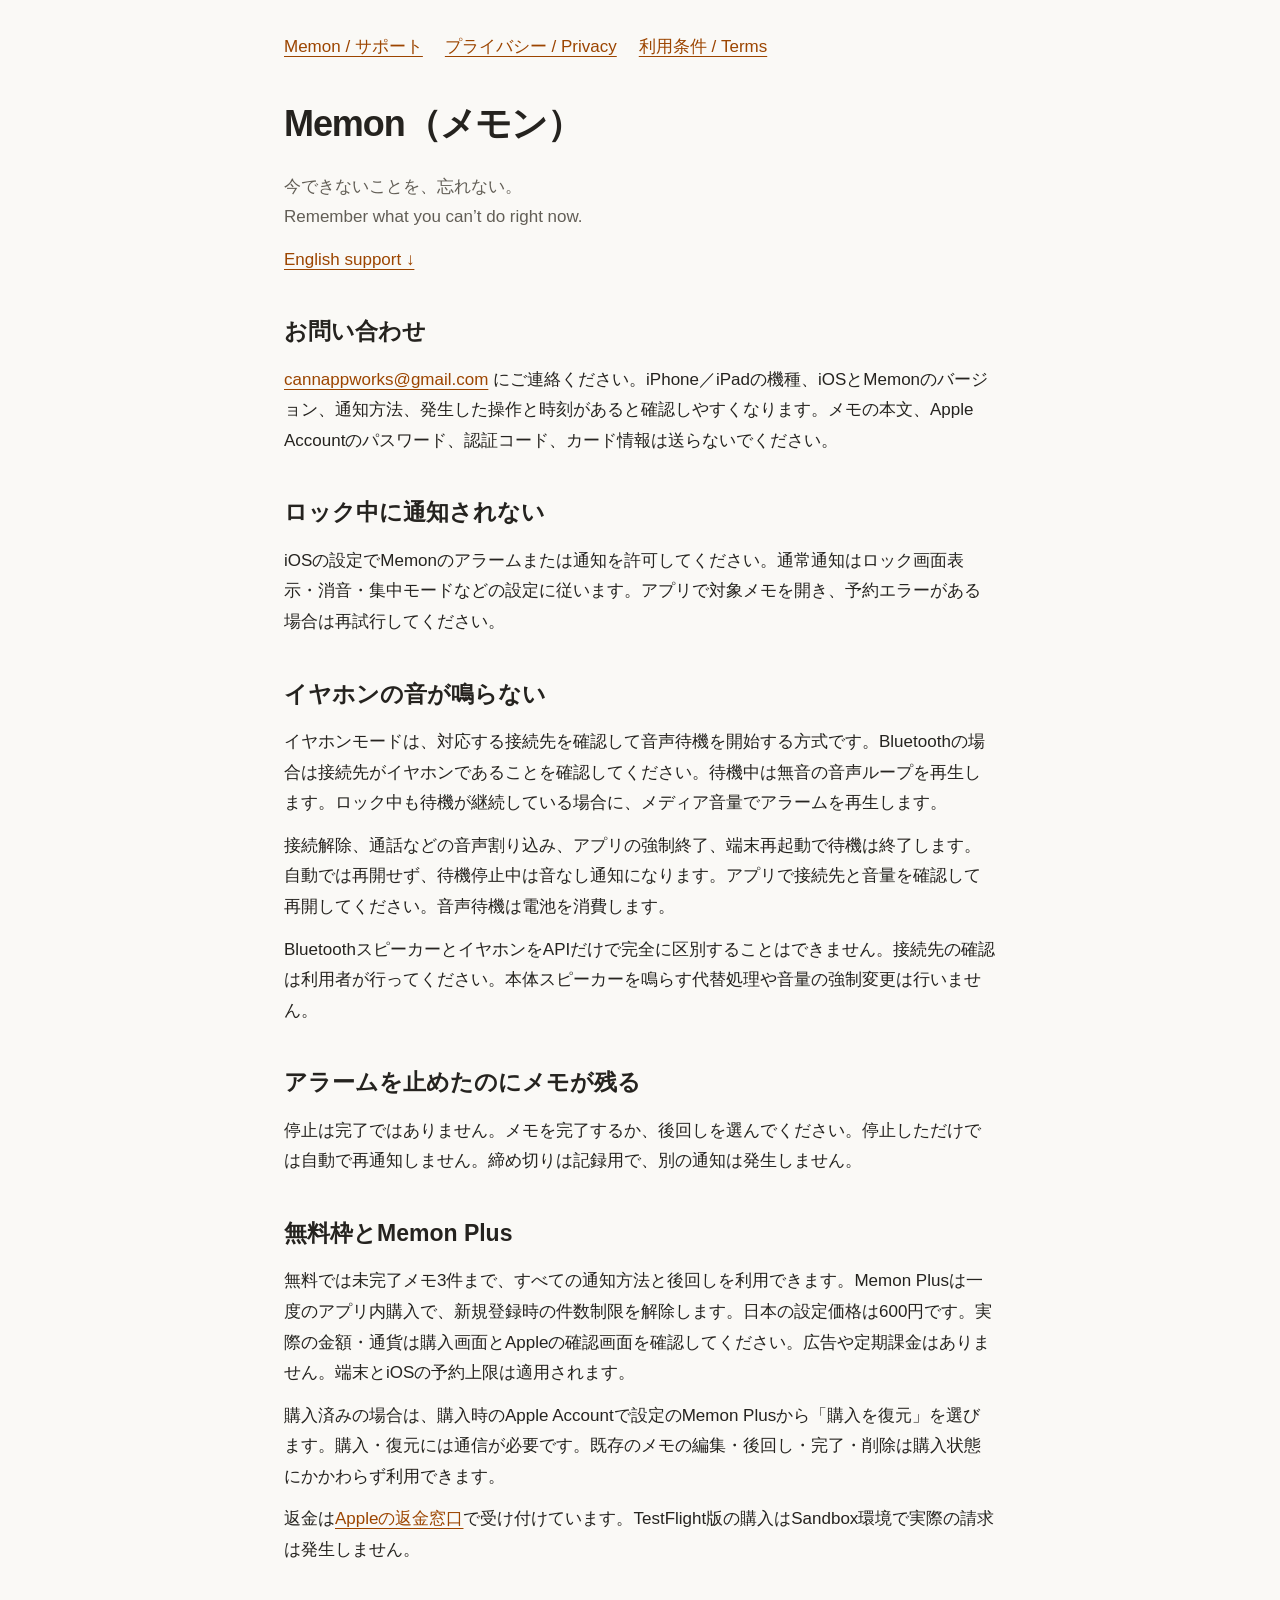
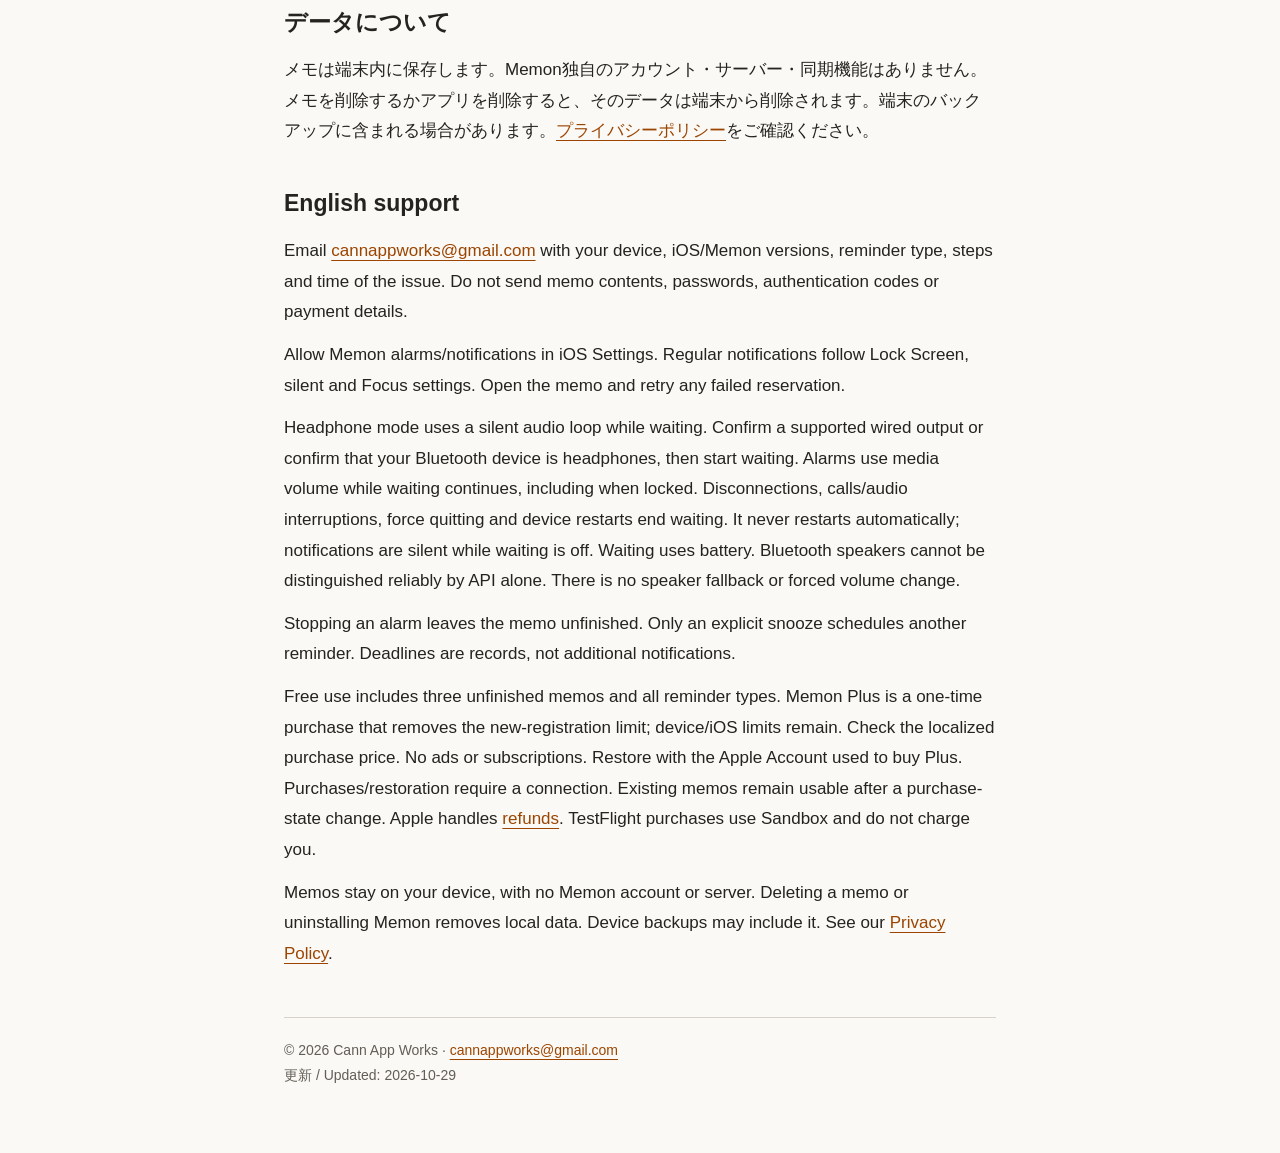
==== memon/index.html @ c9ca18ec "Add Memon support, privacy and usage information" ====
<!doctype html><html lang="ja"><head><meta charset="utf-8"><meta name="viewport" content="width=device-width,initial-scale=1"><title>サポート / Support | Memon</title><meta name="description" content="Memon（メモン）の公式サポート・プライバシー情報。Memon support and privacy information."><link rel="stylesheet" href="style.css"></head><body><main><nav aria-label="Navigation"><a href="./">Memon / サポート</a><a href="privacy.html">プライバシー / Privacy</a><a href="terms.html">利用条件 / Terms</a></nav><h1>Memon（メモン）</h1><p class="sub">今できないことを、忘れない。<br>Remember what you can’t do right now.</p><p><a href="#en">English support ↓</a></p>
<section><h2>お問い合わせ</h2><p><a href="mailto:cannappworks@gmail.com?subject=Memon%20Support">cannappworks@gmail.com</a> にご連絡ください。iPhone／iPadの機種、iOSとMemonのバージョン、通知方法、発生した操作と時刻があると確認しやすくなります。メモの本文、Apple Accountのパスワード、認証コード、カード情報は送らないでください。</p></section>
<section><h2>ロック中に通知されない</h2><p>iOSの設定でMemonのアラームまたは通知を許可してください。通常通知はロック画面表示・消音・集中モードなどの設定に従います。アプリで対象メモを開き、予約エラーがある場合は再試行してください。</p><h2>イヤホンの音が鳴らない</h2><p>イヤホンモードは、対応する接続先を確認して音声待機を開始する方式です。Bluetoothの場合は接続先がイヤホンであることを確認してください。待機中は無音の音声ループを再生します。ロック中も待機が継続している場合に、メディア音量でアラームを再生します。</p><p>接続解除、通話などの音声割り込み、アプリの強制終了、端末再起動で待機は終了します。自動では再開せず、待機停止中は音なし通知になります。アプリで接続先と音量を確認して再開してください。音声待機は電池を消費します。</p><p>BluetoothスピーカーとイヤホンをAPIだけで完全に区別することはできません。接続先の確認は利用者が行ってください。本体スピーカーを鳴らす代替処理や音量の強制変更は行いません。</p><h2>アラームを止めたのにメモが残る</h2><p>停止は完了ではありません。メモを完了するか、後回しを選んでください。停止しただけでは自動で再通知しません。締め切りは記録用で、別の通知は発生しません。</p></section>
<section><h2>無料枠とMemon Plus</h2><p>無料では未完了メモ3件まで、すべての通知方法と後回しを利用できます。Memon Plusは一度のアプリ内購入で、新規登録時の件数制限を解除します。日本の設定価格は600円です。実際の金額・通貨は購入画面とAppleの確認画面を確認してください。広告や定期課金はありません。端末とiOSの予約上限は適用されます。</p><p>購入済みの場合は、購入時のApple Accountで設定のMemon Plusから「購入を復元」を選びます。購入・復元には通信が必要です。既存のメモの編集・後回し・完了・削除は購入状態にかかわらず利用できます。</p><p>返金は<a href="https://reportaproblem.apple.com/">Appleの返金窓口</a>で受け付けています。TestFlight版の購入はSandbox環境で実際の請求は発生しません。</p></section>
<section><h2>データについて</h2><p>メモは端末内に保存します。Memon独自のアカウント・サーバー・同期機能はありません。メモを削除するかアプリを削除すると、そのデータは端末から削除されます。端末のバックアップに含まれる場合があります。<a href="privacy.html">プライバシーポリシー</a>をご確認ください。</p></section>
<section id="en" lang="en"><h2>English support</h2><p>Email <a href="mailto:cannappworks@gmail.com?subject=Memon%20Support">cannappworks@gmail.com</a> with your device, iOS/Memon versions, reminder type, steps and time of the issue. Do not send memo contents, passwords, authentication codes or payment details.</p><p>Allow Memon alarms/notifications in iOS Settings. Regular notifications follow Lock Screen, silent and Focus settings. Open the memo and retry any failed reservation.</p><p>Headphone mode uses a silent audio loop while waiting. Confirm a supported wired output or confirm that your Bluetooth device is headphones, then start waiting. Alarms use media volume while waiting continues, including when locked. Disconnections, calls/audio interruptions, force quitting and device restarts end waiting. It never restarts automatically; notifications are silent while waiting is off. Waiting uses battery. Bluetooth speakers cannot be distinguished reliably by API alone. There is no speaker fallback or forced volume change.</p><p>Stopping an alarm leaves the memo unfinished. Only an explicit snooze schedules another reminder. Deadlines are records, not additional notifications.</p><p>Free use includes three unfinished memos and all reminder types. Memon Plus is a one-time purchase that removes the new-registration limit; device/iOS limits remain. Check the localized purchase price. No ads or subscriptions. Restore with the Apple Account used to buy Plus. Purchases/restoration require a connection. Existing memos remain usable after a purchase-state change. Apple handles <a href="https://reportaproblem.apple.com/">refunds</a>. TestFlight purchases use Sandbox and do not charge you.</p><p>Memos stay on your device, with no Memon account or server. Deleting a memo or uninstalling Memon removes local data. Device backups may include it. See our <a href="privacy.html#en">Privacy Policy</a>.</p></section><footer>© 2026 Cann App Works · <a href="mailto:cannappworks@gmail.com">cannappworks@gmail.com</a><br>更新 / Updated: 2026-10-29</footer></main></body></html>
---- memon/style.css ----
*{box-sizing:border-box}html{color-scheme:light dark}body{font:17px/1.8 -apple-system,BlinkMacSystemFont,"Segoe UI",sans-serif;margin:0;background:#faf9f6;color:#25231f}main{max-width:760px;margin:auto;padding:32px 24px 64px}nav{display:flex;flex-wrap:wrap;gap:8px 22px;margin:0 0 38px}a{color:#9c4500;text-underline-offset:4px}h1{font-size:36px;line-height:1.3;letter-spacing:-.03em}h2{font-size:23px;margin:36px 0 8px}p{margin:12px 0}li{margin:6px 0}.sub,footer{color:#625e56}footer{border-top:1px solid #d8d3ca;margin-top:48px;padding-top:20px;font-size:14px}section{scroll-margin-top:20px}@media(prefers-color-scheme:dark){body{background:#181818;color:#f5f2ed}a{color:#ffb979}.sub,footer{color:#c5c0b8}footer{border-color:#45413b}}
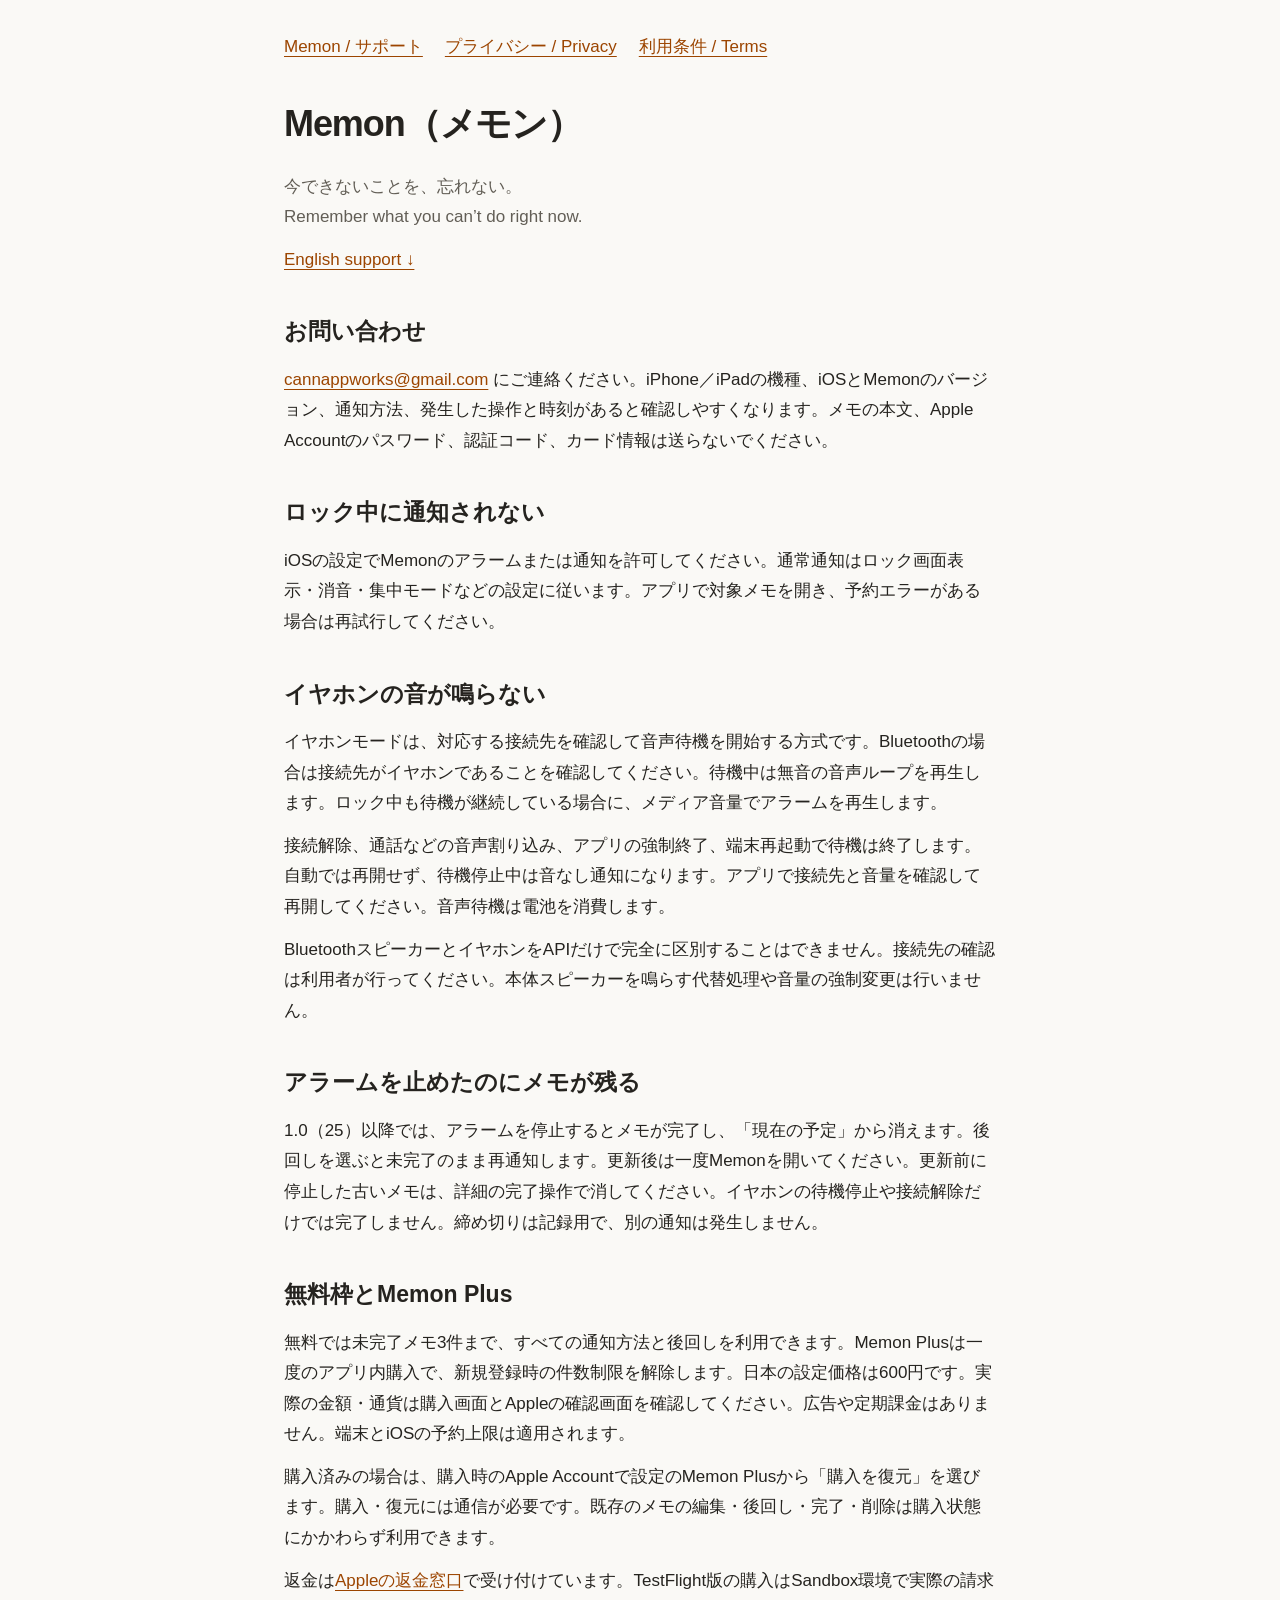
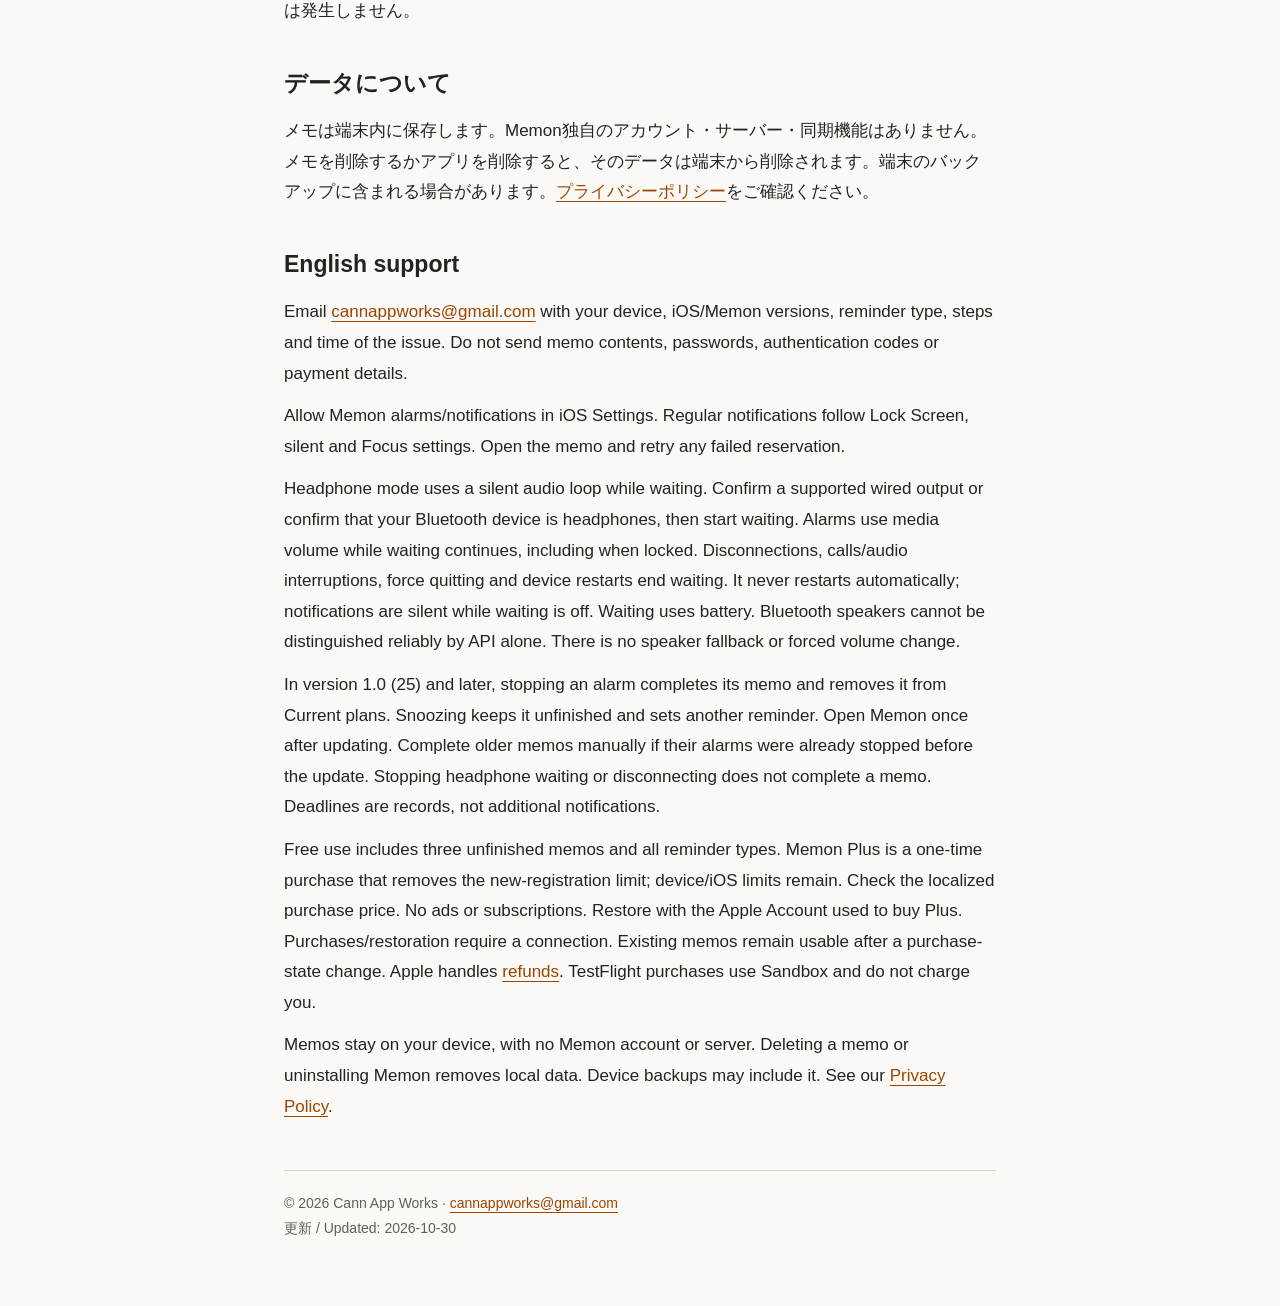
==== commit 9734b1b5: "Update Memon support for alarm stop completion in build 25" ====
--- a/memon/index.html
+++ b/memon/index.html
@@ -1,6 +1,6 @@
 <!doctype html><html lang="ja"><head><meta charset="utf-8"><meta name="viewport" content="width=device-width,initial-scale=1"><title>サポート / Support | Memon</title><meta name="description" content="Memon（メモン）の公式サポート・プライバシー情報。Memon support and privacy information."><link rel="stylesheet" href="style.css"></head><body><main><nav aria-label="Navigation"><a href="./">Memon / サポート</a><a href="privacy.html">プライバシー / Privacy</a><a href="terms.html">利用条件 / Terms</a></nav><h1>Memon（メモン）</h1><p class="sub">今できないことを、忘れない。<br>Remember what you can’t do right now.</p><p><a href="#en">English support ↓</a></p>
 <section><h2>お問い合わせ</h2><p><a href="mailto:cannappworks@gmail.com?subject=Memon%20Support">cannappworks@gmail.com</a> にご連絡ください。iPhone／iPadの機種、iOSとMemonのバージョン、通知方法、発生した操作と時刻があると確認しやすくなります。メモの本文、Apple Accountのパスワード、認証コード、カード情報は送らないでください。</p></section>
-<section><h2>ロック中に通知されない</h2><p>iOSの設定でMemonのアラームまたは通知を許可してください。通常通知はロック画面表示・消音・集中モードなどの設定に従います。アプリで対象メモを開き、予約エラーがある場合は再試行してください。</p><h2>イヤホンの音が鳴らない</h2><p>イヤホンモードは、対応する接続先を確認して音声待機を開始する方式です。Bluetoothの場合は接続先がイヤホンであることを確認してください。待機中は無音の音声ループを再生します。ロック中も待機が継続している場合に、メディア音量でアラームを再生します。</p><p>接続解除、通話などの音声割り込み、アプリの強制終了、端末再起動で待機は終了します。自動では再開せず、待機停止中は音なし通知になります。アプリで接続先と音量を確認して再開してください。音声待機は電池を消費します。</p><p>BluetoothスピーカーとイヤホンをAPIだけで完全に区別することはできません。接続先の確認は利用者が行ってください。本体スピーカーを鳴らす代替処理や音量の強制変更は行いません。</p><h2>アラームを止めたのにメモが残る</h2><p>停止は完了ではありません。メモを完了するか、後回しを選んでください。停止しただけでは自動で再通知しません。締め切りは記録用で、別の通知は発生しません。</p></section>
+<section><h2>ロック中に通知されない</h2><p>iOSの設定でMemonのアラームまたは通知を許可してください。通常通知はロック画面表示・消音・集中モードなどの設定に従います。アプリで対象メモを開き、予約エラーがある場合は再試行してください。</p><h2>イヤホンの音が鳴らない</h2><p>イヤホンモードは、対応する接続先を確認して音声待機を開始する方式です。Bluetoothの場合は接続先がイヤホンであることを確認してください。待機中は無音の音声ループを再生します。ロック中も待機が継続している場合に、メディア音量でアラームを再生します。</p><p>接続解除、通話などの音声割り込み、アプリの強制終了、端末再起動で待機は終了します。自動では再開せず、待機停止中は音なし通知になります。アプリで接続先と音量を確認して再開してください。音声待機は電池を消費します。</p><p>BluetoothスピーカーとイヤホンをAPIだけで完全に区別することはできません。接続先の確認は利用者が行ってください。本体スピーカーを鳴らす代替処理や音量の強制変更は行いません。</p><h2>アラームを止めたのにメモが残る</h2><p>1.0（25）以降では、アラームを停止するとメモが完了し、「現在の予定」から消えます。後回しを選ぶと未完了のまま再通知します。更新後は一度Memonを開いてください。更新前に停止した古いメモは、詳細の完了操作で消してください。イヤホンの待機停止や接続解除だけでは完了しません。締め切りは記録用で、別の通知は発生しません。</p></section>
 <section><h2>無料枠とMemon Plus</h2><p>無料では未完了メモ3件まで、すべての通知方法と後回しを利用できます。Memon Plusは一度のアプリ内購入で、新規登録時の件数制限を解除します。日本の設定価格は600円です。実際の金額・通貨は購入画面とAppleの確認画面を確認してください。広告や定期課金はありません。端末とiOSの予約上限は適用されます。</p><p>購入済みの場合は、購入時のApple Accountで設定のMemon Plusから「購入を復元」を選びます。購入・復元には通信が必要です。既存のメモの編集・後回し・完了・削除は購入状態にかかわらず利用できます。</p><p>返金は<a href="https://reportaproblem.apple.com/">Appleの返金窓口</a>で受け付けています。TestFlight版の購入はSandbox環境で実際の請求は発生しません。</p></section>
 <section><h2>データについて</h2><p>メモは端末内に保存します。Memon独自のアカウント・サーバー・同期機能はありません。メモを削除するかアプリを削除すると、そのデータは端末から削除されます。端末のバックアップに含まれる場合があります。<a href="privacy.html">プライバシーポリシー</a>をご確認ください。</p></section>
-<section id="en" lang="en"><h2>English support</h2><p>Email <a href="mailto:cannappworks@gmail.com?subject=Memon%20Support">cannappworks@gmail.com</a> with your device, iOS/Memon versions, reminder type, steps and time of the issue. Do not send memo contents, passwords, authentication codes or payment details.</p><p>Allow Memon alarms/notifications in iOS Settings. Regular notifications follow Lock Screen, silent and Focus settings. Open the memo and retry any failed reservation.</p><p>Headphone mode uses a silent audio loop while waiting. Confirm a supported wired output or confirm that your Bluetooth device is headphones, then start waiting. Alarms use media volume while waiting continues, including when locked. Disconnections, calls/audio interruptions, force quitting and device restarts end waiting. It never restarts automatically; notifications are silent while waiting is off. Waiting uses battery. Bluetooth speakers cannot be distinguished reliably by API alone. There is no speaker fallback or forced volume change.</p><p>Stopping an alarm leaves the memo unfinished. Only an explicit snooze schedules another reminder. Deadlines are records, not additional notifications.</p><p>Free use includes three unfinished memos and all reminder types. Memon Plus is a one-time purchase that removes the new-registration limit; device/iOS limits remain. Check the localized purchase price. No ads or subscriptions. Restore with the Apple Account used to buy Plus. Purchases/restoration require a connection. Existing memos remain usable after a purchase-state change. Apple handles <a href="https://reportaproblem.apple.com/">refunds</a>. TestFlight purchases use Sandbox and do not charge you.</p><p>Memos stay on your device, with no Memon account or server. Deleting a memo or uninstalling Memon removes local data. Device backups may include it. See our <a href="privacy.html#en">Privacy Policy</a>.</p></section><footer>© 2026 Cann App Works · <a href="mailto:cannappworks@gmail.com">cannappworks@gmail.com</a><br>更新 / Updated: 2026-10-29</footer></main></body></html>+<section id="en" lang="en"><h2>English support</h2><p>Email <a href="mailto:cannappworks@gmail.com?subject=Memon%20Support">cannappworks@gmail.com</a> with your device, iOS/Memon versions, reminder type, steps and time of the issue. Do not send memo contents, passwords, authentication codes or payment details.</p><p>Allow Memon alarms/notifications in iOS Settings. Regular notifications follow Lock Screen, silent and Focus settings. Open the memo and retry any failed reservation.</p><p>Headphone mode uses a silent audio loop while waiting. Confirm a supported wired output or confirm that your Bluetooth device is headphones, then start waiting. Alarms use media volume while waiting continues, including when locked. Disconnections, calls/audio interruptions, force quitting and device restarts end waiting. It never restarts automatically; notifications are silent while waiting is off. Waiting uses battery. Bluetooth speakers cannot be distinguished reliably by API alone. There is no speaker fallback or forced volume change.</p><p>In version 1.0 (25) and later, stopping an alarm completes its memo and removes it from Current plans. Snoozing keeps it unfinished and sets another reminder. Open Memon once after updating. Complete older memos manually if their alarms were already stopped before the update. Stopping headphone waiting or disconnecting does not complete a memo. Deadlines are records, not additional notifications.</p><p>Free use includes three unfinished memos and all reminder types. Memon Plus is a one-time purchase that removes the new-registration limit; device/iOS limits remain. Check the localized purchase price. No ads or subscriptions. Restore with the Apple Account used to buy Plus. Purchases/restoration require a connection. Existing memos remain usable after a purchase-state change. Apple handles <a href="https://reportaproblem.apple.com/">refunds</a>. TestFlight purchases use Sandbox and do not charge you.</p><p>Memos stay on your device, with no Memon account or server. Deleting a memo or uninstalling Memon removes local data. Device backups may include it. See our <a href="privacy.html#en">Privacy Policy</a>.</p></section><footer>© 2026 Cann App Works · <a href="mailto:cannappworks@gmail.com">cannappworks@gmail.com</a><br>更新 / Updated: 2026-10-30</footer></main></body></html>
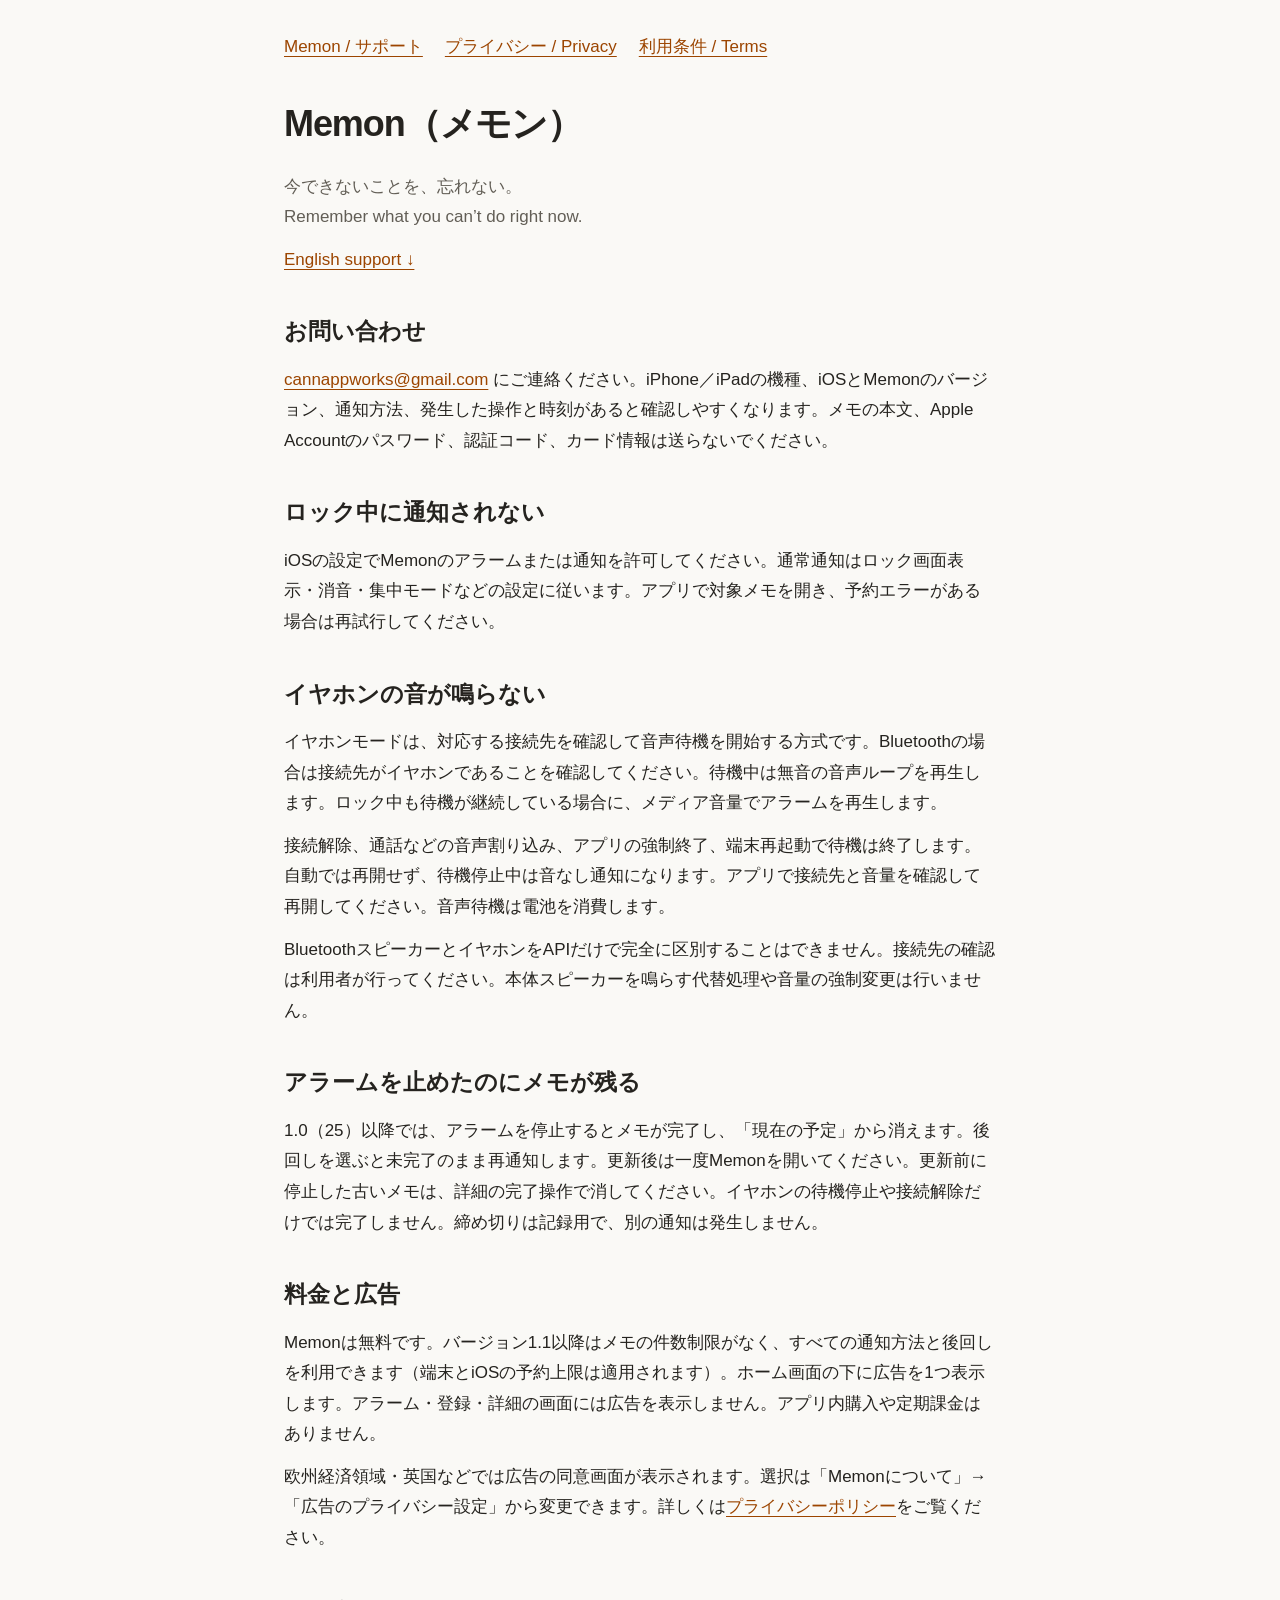
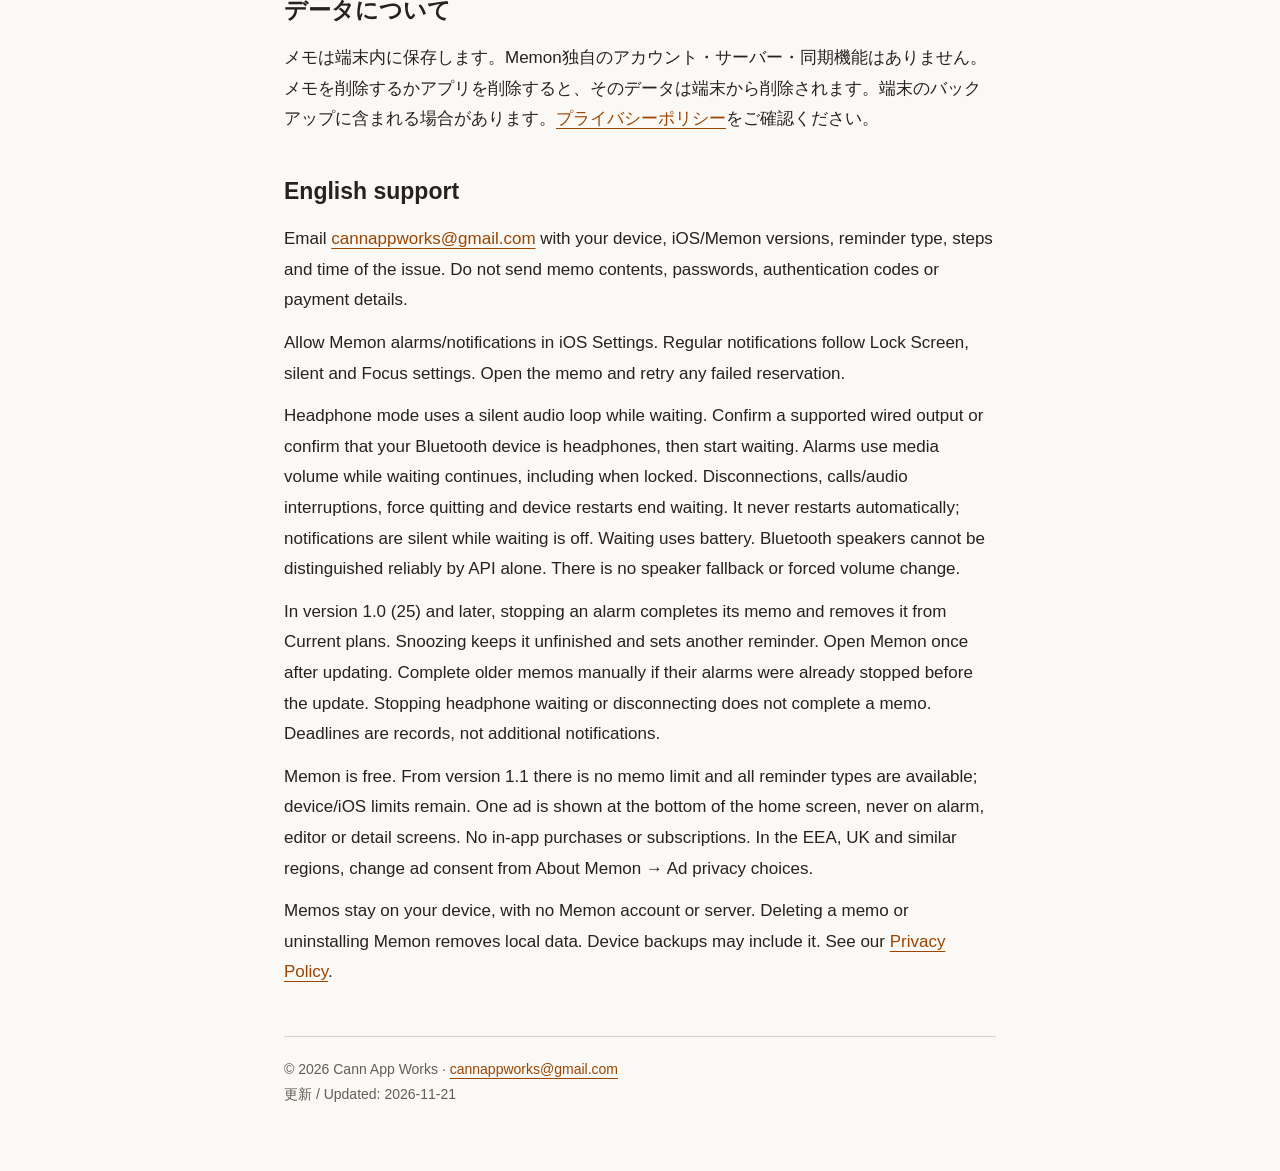
==== commit 9de49835: "Update Memon support, privacy and terms for the free ad-supported version 1.1 Co-Authored-By: Claude" ====
--- a/memon/index.html
+++ b/memon/index.html
@@ -1,6 +1,6 @@
 <!doctype html><html lang="ja"><head><meta charset="utf-8"><meta name="viewport" content="width=device-width,initial-scale=1"><title>サポート / Support | Memon</title><meta name="description" content="Memon（メモン）の公式サポート・プライバシー情報。Memon support and privacy information."><link rel="stylesheet" href="style.css"></head><body><main><nav aria-label="Navigation"><a href="./">Memon / サポート</a><a href="privacy.html">プライバシー / Privacy</a><a href="terms.html">利用条件 / Terms</a></nav><h1>Memon（メモン）</h1><p class="sub">今できないことを、忘れない。<br>Remember what you can’t do right now.</p><p><a href="#en">English support ↓</a></p>
 <section><h2>お問い合わせ</h2><p><a href="mailto:cannappworks@gmail.com?subject=Memon%20Support">cannappworks@gmail.com</a> にご連絡ください。iPhone／iPadの機種、iOSとMemonのバージョン、通知方法、発生した操作と時刻があると確認しやすくなります。メモの本文、Apple Accountのパスワード、認証コード、カード情報は送らないでください。</p></section>
 <section><h2>ロック中に通知されない</h2><p>iOSの設定でMemonのアラームまたは通知を許可してください。通常通知はロック画面表示・消音・集中モードなどの設定に従います。アプリで対象メモを開き、予約エラーがある場合は再試行してください。</p><h2>イヤホンの音が鳴らない</h2><p>イヤホンモードは、対応する接続先を確認して音声待機を開始する方式です。Bluetoothの場合は接続先がイヤホンであることを確認してください。待機中は無音の音声ループを再生します。ロック中も待機が継続している場合に、メディア音量でアラームを再生します。</p><p>接続解除、通話などの音声割り込み、アプリの強制終了、端末再起動で待機は終了します。自動では再開せず、待機停止中は音なし通知になります。アプリで接続先と音量を確認して再開してください。音声待機は電池を消費します。</p><p>BluetoothスピーカーとイヤホンをAPIだけで完全に区別することはできません。接続先の確認は利用者が行ってください。本体スピーカーを鳴らす代替処理や音量の強制変更は行いません。</p><h2>アラームを止めたのにメモが残る</h2><p>1.0（25）以降では、アラームを停止するとメモが完了し、「現在の予定」から消えます。後回しを選ぶと未完了のまま再通知します。更新後は一度Memonを開いてください。更新前に停止した古いメモは、詳細の完了操作で消してください。イヤホンの待機停止や接続解除だけでは完了しません。締め切りは記録用で、別の通知は発生しません。</p></section>
-<section><h2>無料枠とMemon Plus</h2><p>無料では未完了メモ3件まで、すべての通知方法と後回しを利用できます。Memon Plusは一度のアプリ内購入で、新規登録時の件数制限を解除します。日本の設定価格は600円です。実際の金額・通貨は購入画面とAppleの確認画面を確認してください。広告や定期課金はありません。端末とiOSの予約上限は適用されます。</p><p>購入済みの場合は、購入時のApple Accountで設定のMemon Plusから「購入を復元」を選びます。購入・復元には通信が必要です。既存のメモの編集・後回し・完了・削除は購入状態にかかわらず利用できます。</p><p>返金は<a href="https://reportaproblem.apple.com/">Appleの返金窓口</a>で受け付けています。TestFlight版の購入はSandbox環境で実際の請求は発生しません。</p></section>
+<section><h2>料金と広告</h2><p>Memonは無料です。バージョン1.1以降はメモの件数制限がなく、すべての通知方法と後回しを利用できます（端末とiOSの予約上限は適用されます）。ホーム画面の下に広告を1つ表示します。アラーム・登録・詳細の画面には広告を表示しません。アプリ内購入や定期課金はありません。</p><p>欧州経済領域・英国などでは広告の同意画面が表示されます。選択は「Memonについて」→「広告のプライバシー設定」から変更できます。詳しくは<a href="privacy.html">プライバシーポリシー</a>をご覧ください。</p></section>
 <section><h2>データについて</h2><p>メモは端末内に保存します。Memon独自のアカウント・サーバー・同期機能はありません。メモを削除するかアプリを削除すると、そのデータは端末から削除されます。端末のバックアップに含まれる場合があります。<a href="privacy.html">プライバシーポリシー</a>をご確認ください。</p></section>
-<section id="en" lang="en"><h2>English support</h2><p>Email <a href="mailto:cannappworks@gmail.com?subject=Memon%20Support">cannappworks@gmail.com</a> with your device, iOS/Memon versions, reminder type, steps and time of the issue. Do not send memo contents, passwords, authentication codes or payment details.</p><p>Allow Memon alarms/notifications in iOS Settings. Regular notifications follow Lock Screen, silent and Focus settings. Open the memo and retry any failed reservation.</p><p>Headphone mode uses a silent audio loop while waiting. Confirm a supported wired output or confirm that your Bluetooth device is headphones, then start waiting. Alarms use media volume while waiting continues, including when locked. Disconnections, calls/audio interruptions, force quitting and device restarts end waiting. It never restarts automatically; notifications are silent while waiting is off. Waiting uses battery. Bluetooth speakers cannot be distinguished reliably by API alone. There is no speaker fallback or forced volume change.</p><p>In version 1.0 (25) and later, stopping an alarm completes its memo and removes it from Current plans. Snoozing keeps it unfinished and sets another reminder. Open Memon once after updating. Complete older memos manually if their alarms were already stopped before the update. Stopping headphone waiting or disconnecting does not complete a memo. Deadlines are records, not additional notifications.</p><p>Free use includes three unfinished memos and all reminder types. Memon Plus is a one-time purchase that removes the new-registration limit; device/iOS limits remain. Check the localized purchase price. No ads or subscriptions. Restore with the Apple Account used to buy Plus. Purchases/restoration require a connection. Existing memos remain usable after a purchase-state change. Apple handles <a href="https://reportaproblem.apple.com/">refunds</a>. TestFlight purchases use Sandbox and do not charge you.</p><p>Memos stay on your device, with no Memon account or server. Deleting a memo or uninstalling Memon removes local data. Device backups may include it. See our <a href="privacy.html#en">Privacy Policy</a>.</p></section><footer>© 2026 Cann App Works · <a href="mailto:cannappworks@gmail.com">cannappworks@gmail.com</a><br>更新 / Updated: 2026-10-30</footer></main></body></html>+<section id="en" lang="en"><h2>English support</h2><p>Email <a href="mailto:cannappworks@gmail.com?subject=Memon%20Support">cannappworks@gmail.com</a> with your device, iOS/Memon versions, reminder type, steps and time of the issue. Do not send memo contents, passwords, authentication codes or payment details.</p><p>Allow Memon alarms/notifications in iOS Settings. Regular notifications follow Lock Screen, silent and Focus settings. Open the memo and retry any failed reservation.</p><p>Headphone mode uses a silent audio loop while waiting. Confirm a supported wired output or confirm that your Bluetooth device is headphones, then start waiting. Alarms use media volume while waiting continues, including when locked. Disconnections, calls/audio interruptions, force quitting and device restarts end waiting. It never restarts automatically; notifications are silent while waiting is off. Waiting uses battery. Bluetooth speakers cannot be distinguished reliably by API alone. There is no speaker fallback or forced volume change.</p><p>In version 1.0 (25) and later, stopping an alarm completes its memo and removes it from Current plans. Snoozing keeps it unfinished and sets another reminder. Open Memon once after updating. Complete older memos manually if their alarms were already stopped before the update. Stopping headphone waiting or disconnecting does not complete a memo. Deadlines are records, not additional notifications.</p><p>Memon is free. From version 1.1 there is no memo limit and all reminder types are available; device/iOS limits remain. One ad is shown at the bottom of the home screen, never on alarm, editor or detail screens. No in-app purchases or subscriptions. In the EEA, UK and similar regions, change ad consent from About Memon → Ad privacy choices.</p><p>Memos stay on your device, with no Memon account or server. Deleting a memo or uninstalling Memon removes local data. Device backups may include it. See our <a href="privacy.html#en">Privacy Policy</a>.</p></section><footer>© 2026 Cann App Works · <a href="mailto:cannappworks@gmail.com">cannappworks@gmail.com</a><br>更新 / Updated: 2026-11-21</footer></main></body></html>
